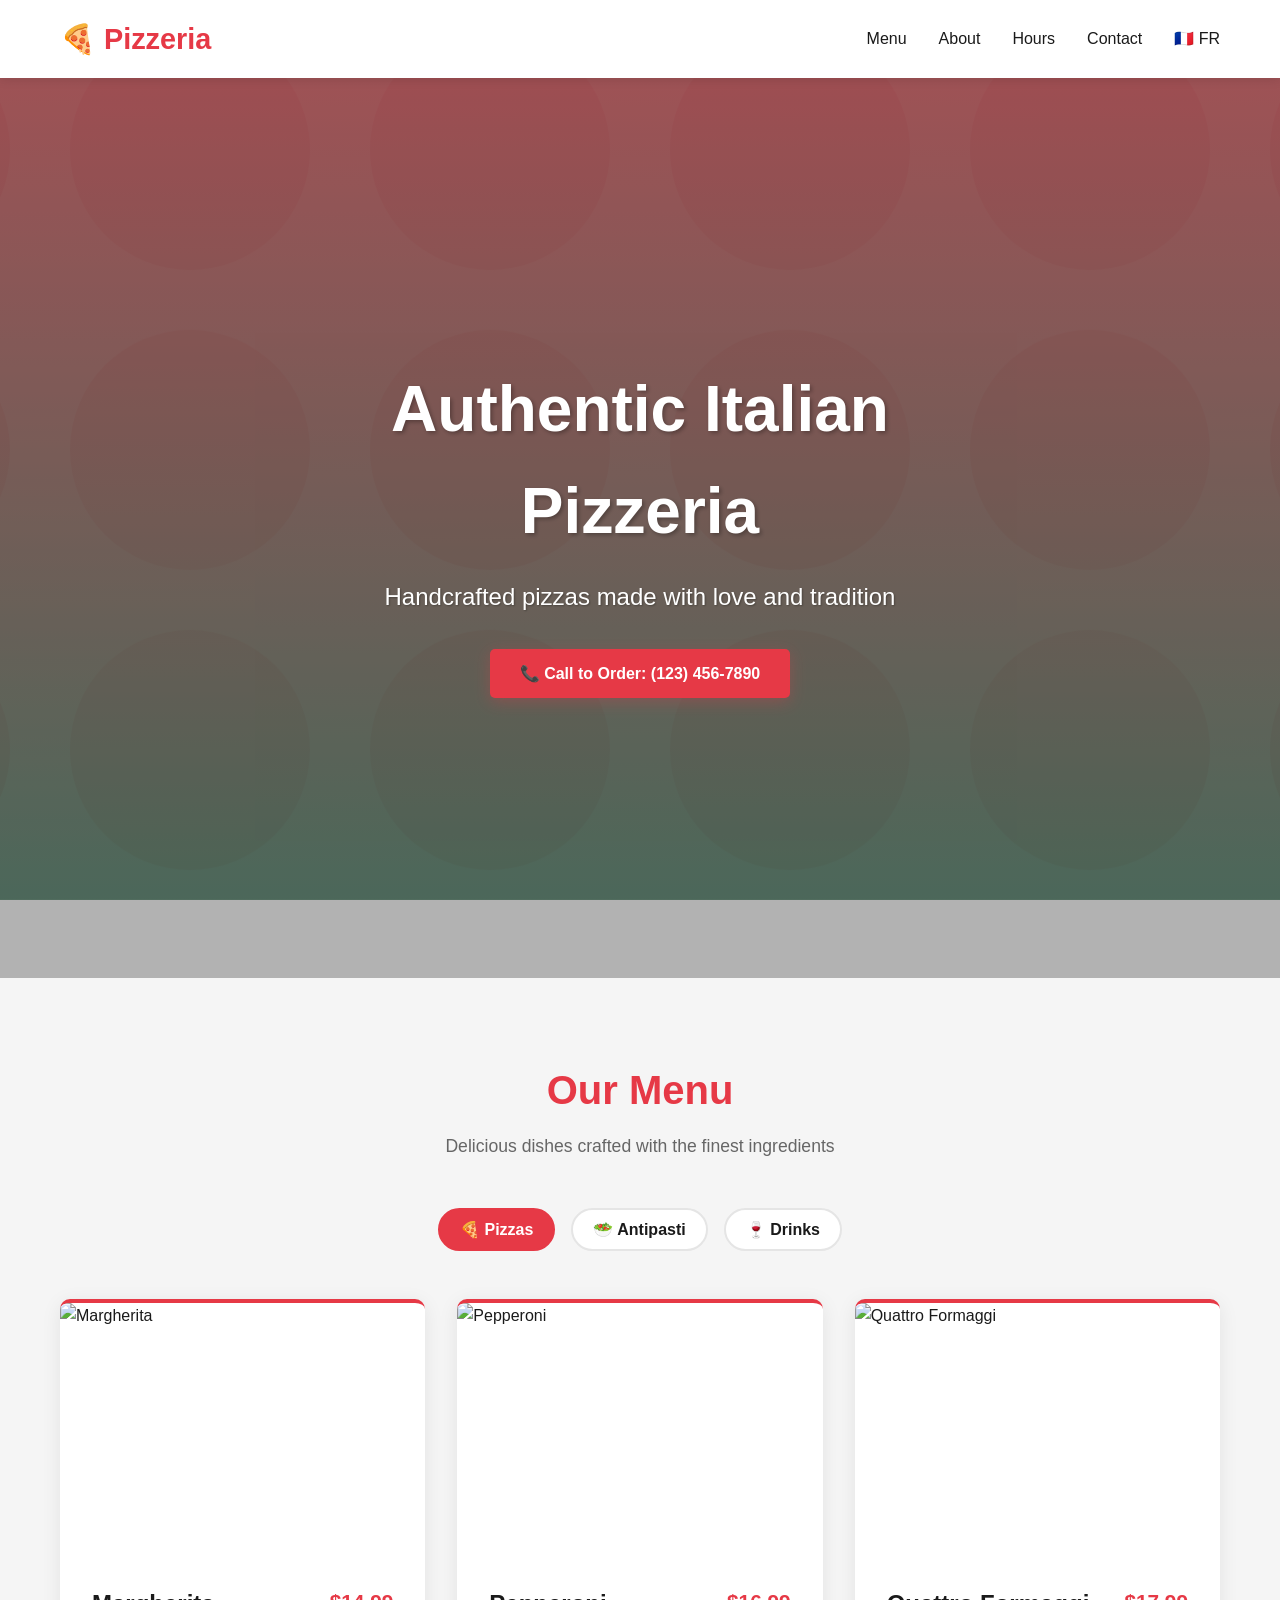
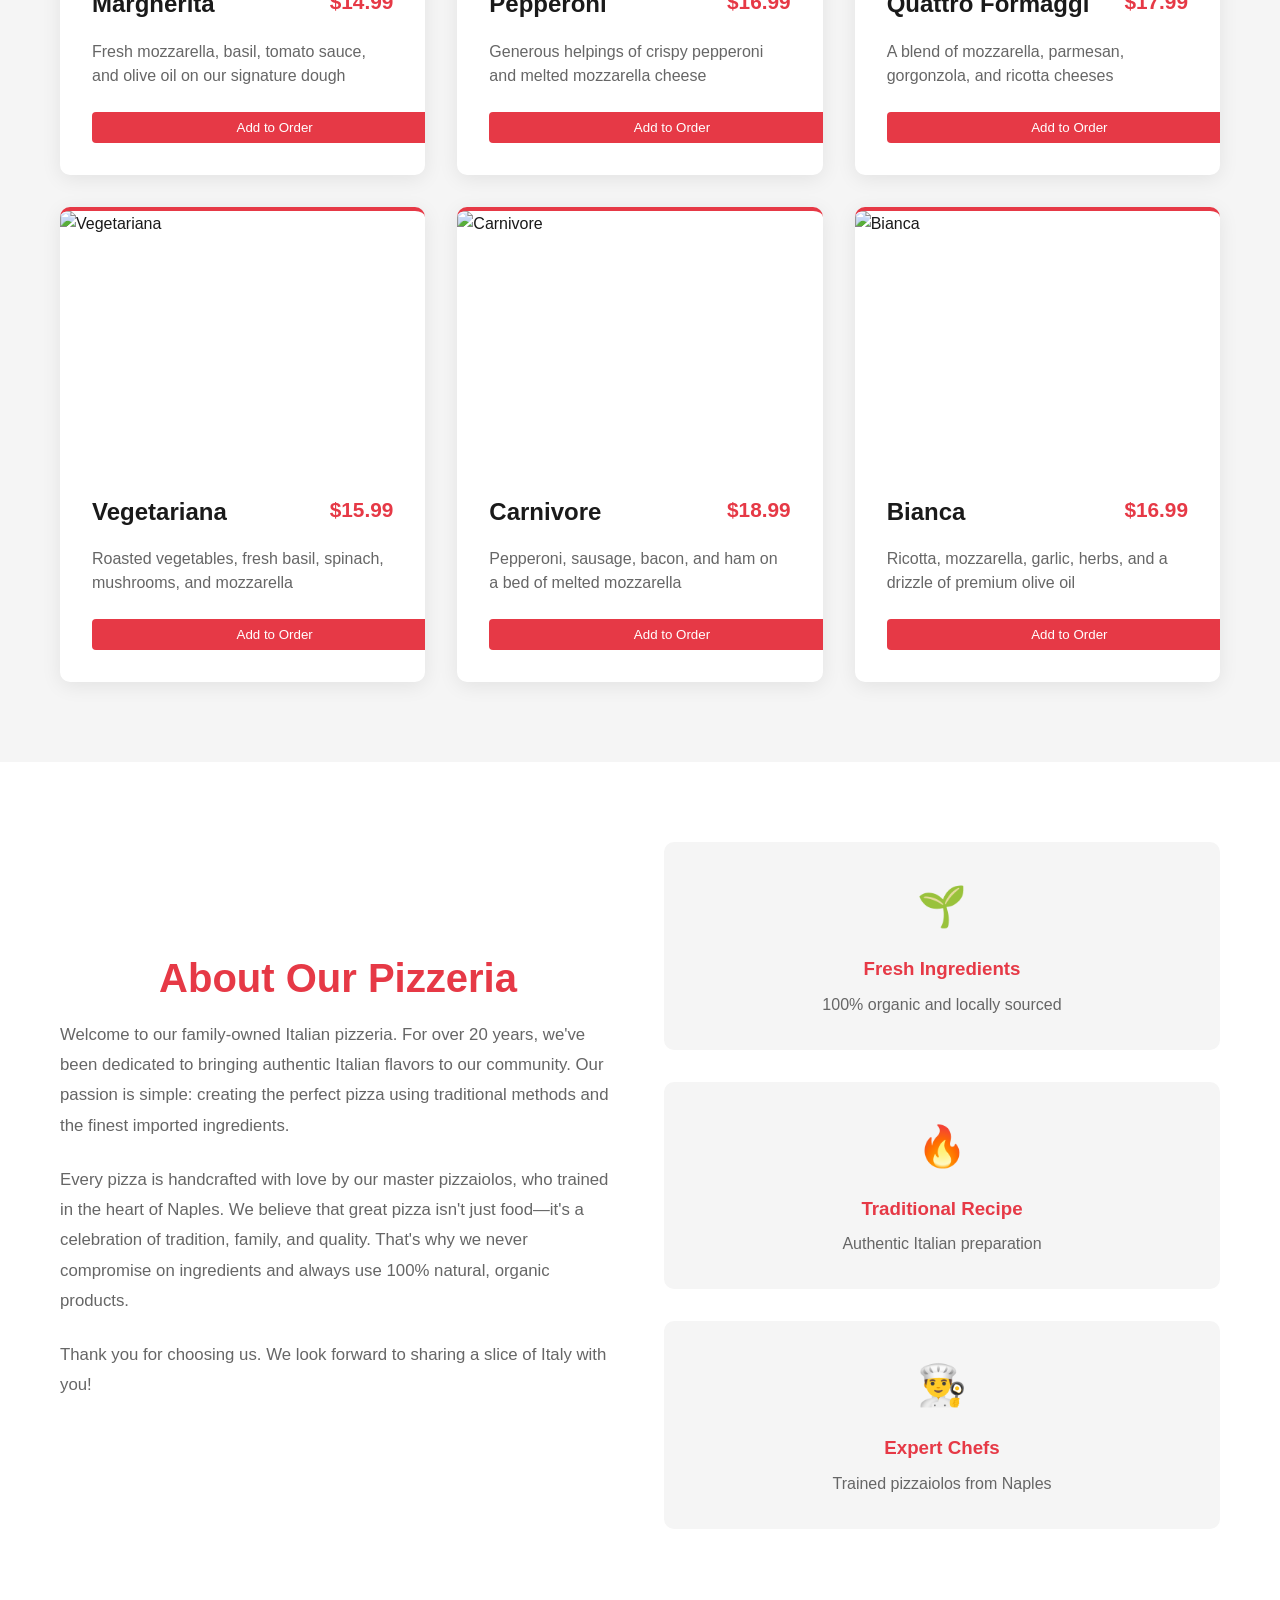
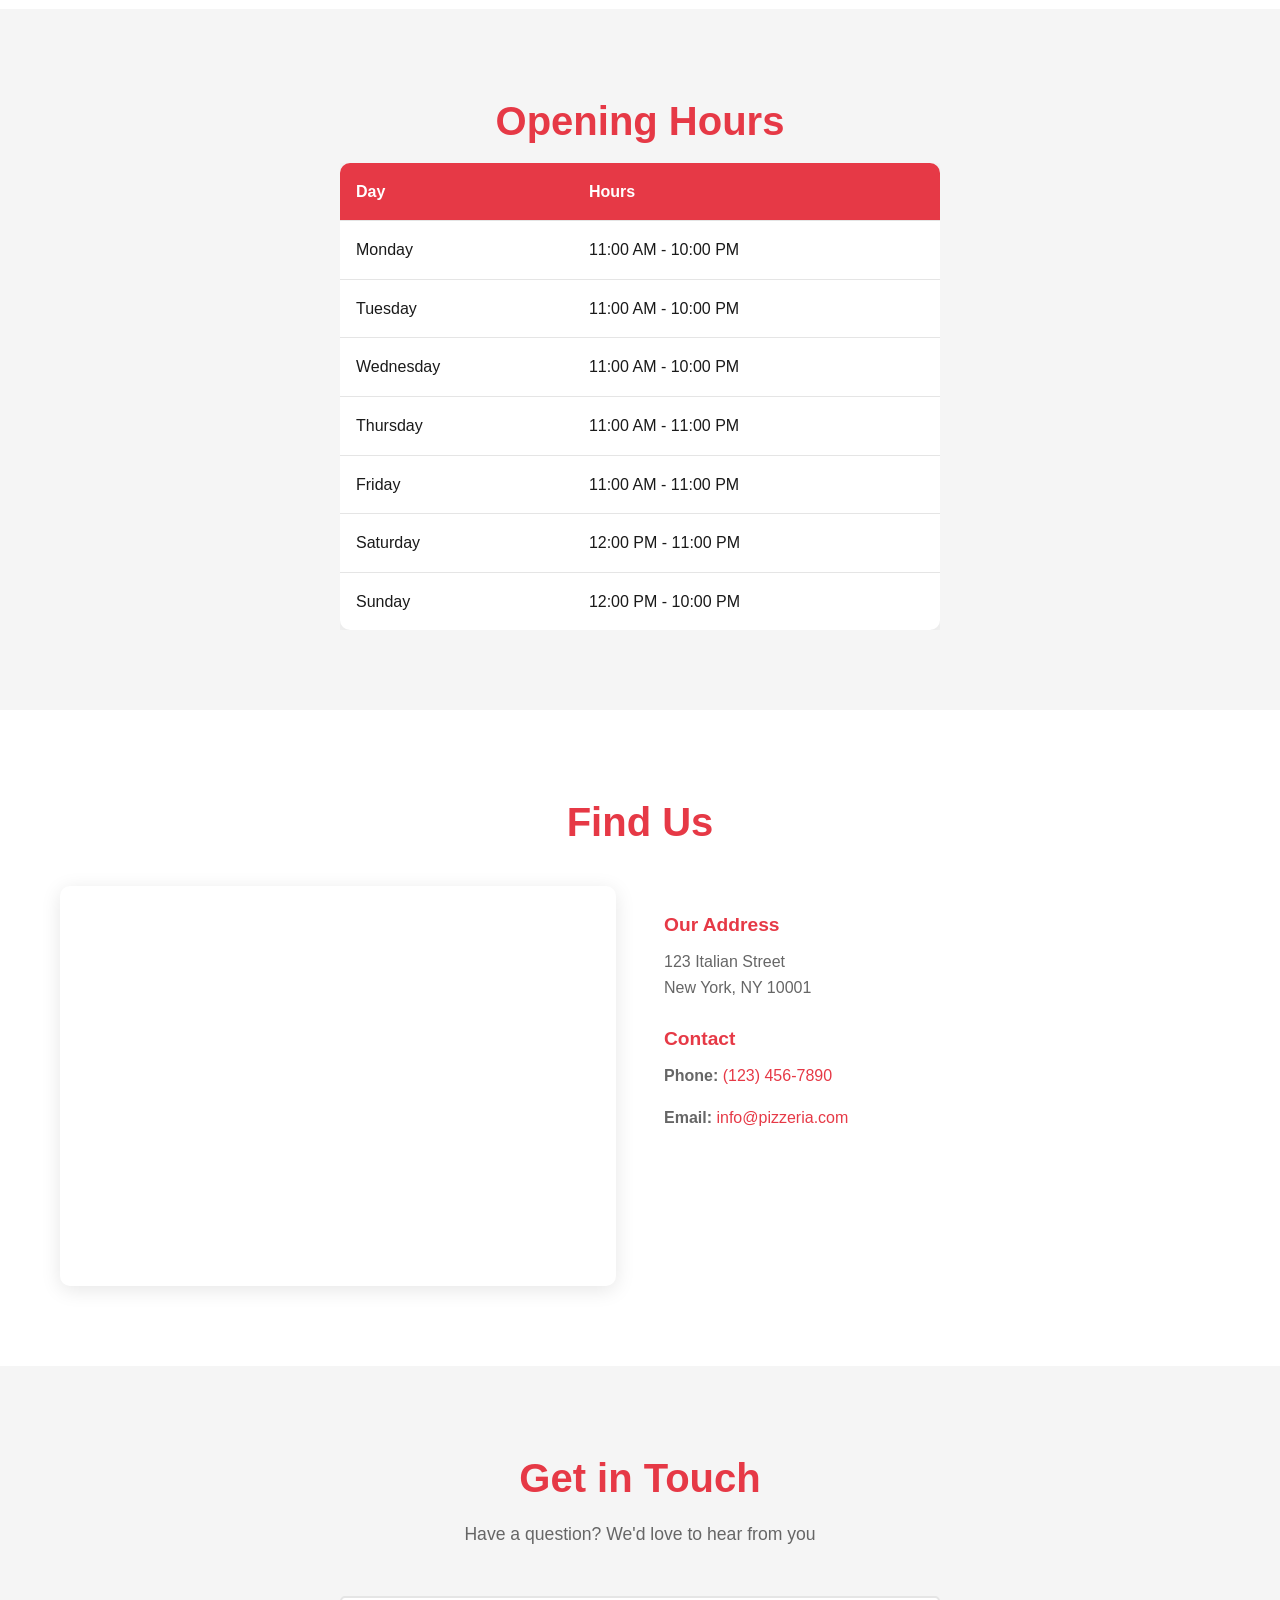
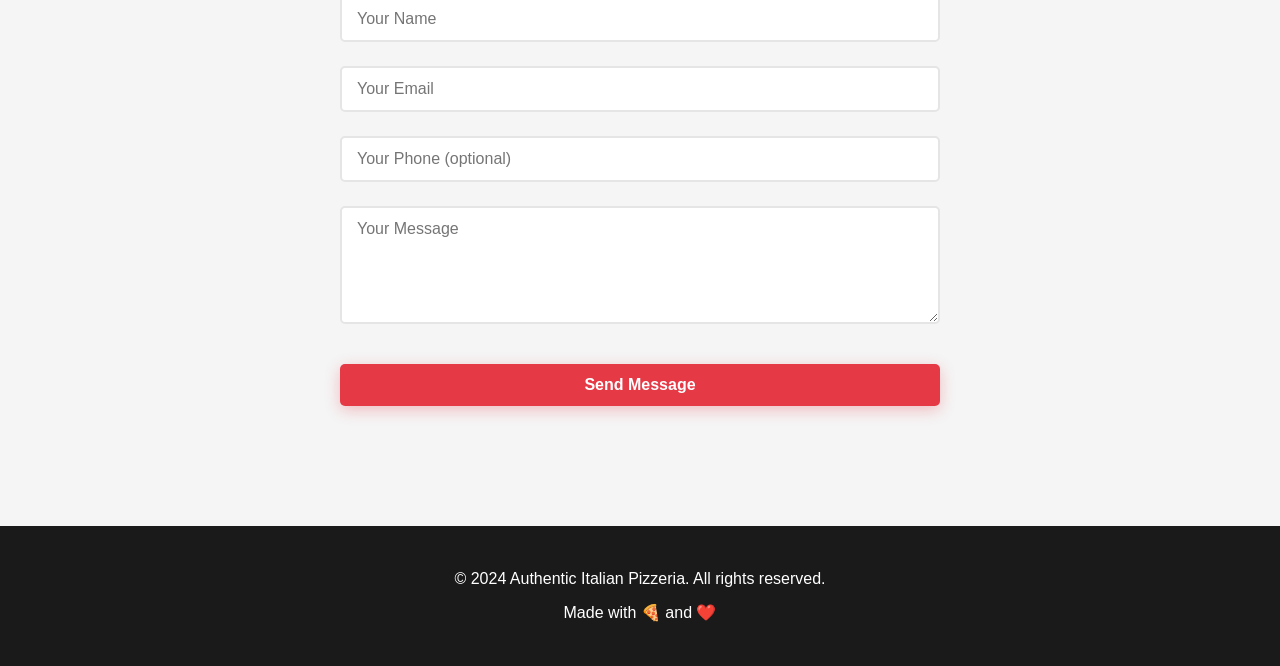
==== index.html @ e880140c "add:base website" ====
<!DOCTYPE html>
<html lang="en">
<head>
    <meta charset="UTF-8">
    <meta name="viewport" content="width=device-width, initial-scale=1.0">
    <meta name="description" content="Authentic Italian pizzeria serving traditional wood-fired pizzas">
    <meta name="keywords" content="pizza, Italian, restaurant, pizzeria">
    <meta name="author" content="Pizzeria">
    <title>Authentic Italian Pizzeria - Fresh Pizza Delivery</title>
    <link rel="stylesheet" href="css/styles.css">
</head>
<body>
    <!-- Navigation -->
    <nav class="navbar">
        <div class="container">
            <div class="nav-content">
                <div class="logo">🍕 Pizzeria</div>
                <ul class="nav-menu">
                    <li><a href="#menu" class="nav-link">Menu</a></li>
                    <li><a href="#about" class="nav-link">About</a></li>
                    <li><a href="#hours" class="nav-link">Hours</a></li>
                    <li><a href="#contact" class="nav-link">Contact</a></li>
                    <li><a href="index-fr.html" class="nav-link">🇫🇷 FR</a></li>
                </ul>
            </div>
        </div>
    </nav>

    <!-- Hero Section -->
    <section class="hero">
        <div class="hero-content">
            <h1 class="hero-title">Authentic Italian Pizzeria</h1>
            <p class="hero-tagline">Handcrafted pizzas made with love and tradition</p>
            <div class="hero-cta">
                <a href="tel:0616171148" class="btn btn-primary">
                    📞 Call to Order: (123) 456-7890
                </a>
            </div>
        </div>
        <div class="hero-overlay"></div>
    </section>

    <!-- Menu Section -->
    <section id="menu" class="menu-section">
        <div class="container">
            <h2 class="section-title">Our Menu</h2>
            <p class="section-subtitle">Delicious dishes crafted with the finest ingredients</p>
            
            <!-- Menu Tabs -->
            <div class="menu-tabs">
                <button class="menu-tab-btn active" data-tab="pizzas">🍕 Pizzas</button>
                <button class="menu-tab-btn" data-tab="antipasti">🥗 Antipasti</button>
                <button class="menu-tab-btn" data-tab="drinks">🍷 Drinks</button>
            </div>

            <!-- Pizzas Tab -->
            <div id="pizzas" class="menu-tab-content active">
                <div class="menu-grid">
                    <!-- Margherita Pizza -->
                    <div class="menu-card">
                        <img src="https://via.placeholder.com/300x250/E63946/FFFFFF?text=Margherita" alt="Margherita" class="menu-card-image">
                        <div class="menu-card-header">
                            <h3 class="menu-title">Margherita</h3>
                            <span class="menu-price">$14.99</span>
                        </div>
                        <p class="menu-description">Fresh mozzarella, basil, tomato sauce, and olive oil on our signature dough</p>
                        <button class="btn-add" data-pizza="Margherita">Add to Order</button>
                    </div>

                    <!-- Pepperoni Pizza -->
                    <div class="menu-card">
                        <img src="https://via.placeholder.com/300x250/E63946/FFFFFF?text=Pepperoni" alt="Pepperoni" class="menu-card-image">
                        <div class="menu-card-header">
                            <h3 class="menu-title">Pepperoni</h3>
                            <span class="menu-price">$16.99</span>
                        </div>
                        <p class="menu-description">Generous helpings of crispy pepperoni and melted mozzarella cheese</p>
                        <button class="btn-add" data-pizza="Pepperoni">Add to Order</button>
                    </div>

                    <!-- 4 Cheese Pizza -->
                    <div class="menu-card">
                        <img src="https://via.placeholder.com/300x250/E63946/FFFFFF?text=Quattro+Formaggi" alt="Quattro Formaggi" class="menu-card-image">
                        <div class="menu-card-header">
                            <h3 class="menu-title">Quattro Formaggi</h3>
                            <span class="menu-price">$17.99</span>
                        </div>
                        <p class="menu-description">A blend of mozzarella, parmesan, gorgonzola, and ricotta cheeses</p>
                        <button class="btn-add" data-pizza="Quattro Formaggi">Add to Order</button>
                    </div>

                    <!-- Vegetarian Pizza -->
                    <div class="menu-card">
                        <img src="https://via.placeholder.com/300x250/2D6A4F/FFFFFF?text=Vegetariana" alt="Vegetariana" class="menu-card-image">
                        <div class="menu-card-header">
                            <h3 class="menu-title">Vegetariana</h3>
                            <span class="menu-price">$15.99</span>
                        </div>
                        <p class="menu-description">Roasted vegetables, fresh basil, spinach, mushrooms, and mozzarella</p>
                        <button class="btn-add" data-pizza="Vegetariana">Add to Order</button>
                    </div>

                    <!-- Carnivore Pizza -->
                    <div class="menu-card">
                        <img src="https://via.placeholder.com/300x250/E63946/FFFFFF?text=Carnivore" alt="Carnivore" class="menu-card-image">
                        <div class="menu-card-header">
                            <h3 class="menu-title">Carnivore</h3>
                            <span class="menu-price">$18.99</span>
                        </div>
                        <p class="menu-description">Pepperoni, sausage, bacon, and ham on a bed of melted mozzarella</p>
                        <button class="btn-add" data-pizza="Carnivore">Add to Order</button>
                    </div>

                    <!-- Bianca Pizza -->
                    <div class="menu-card">
                        <img src="https://via.placeholder.com/300x250/FFF8F3/E63946?text=Bianca" alt="Bianca" class="menu-card-image">
                        <div class="menu-card-header">
                            <h3 class="menu-title">Bianca</h3>
                            <span class="menu-price">$16.99</span>
                        </div>
                        <p class="menu-description">Ricotta, mozzarella, garlic, herbs, and a drizzle of premium olive oil</p>
                        <button class="btn-add" data-pizza="Bianca">Add to Order</button>
                    </div>
                </div>
            </div>

            <!-- Antipasti Tab -->
            <div id="antipasti" class="menu-tab-content">
                <div class="menu-grid">
                    <!-- Bruschetta -->
                    <div class="menu-card">
                        <img src="https://via.placeholder.com/300x250/FFF8F3/E63946?text=Bruschetta" alt="Bruschetta" class="menu-card-image">
                        <div class="menu-card-header">
                            <h3 class="menu-title">Bruschetta</h3>
                            <span class="menu-price">$8.99</span>
                        </div>
                        <p class="menu-description">Toasted bread with tomatoes, garlic, basil, and virgin olive oil</p>
                        <button class="btn-add" data-item="Bruschetta">Add to Order</button>
                    </div>

                    <!-- Calamari Fritti -->
                    <div class="menu-card">
                        <img src="https://via.placeholder.com/300x250/E63946/FFFFFF?text=Calamari+Fritti" alt="Calamari Fritti" class="menu-card-image">
                        <div class="menu-card-header">
                            <h3 class="menu-title">Calamari Fritti</h3>
                            <span class="menu-price">$12.99</span>
                        </div>
                        <p class="menu-description">Tender squid, lightly fried and served with marinara sauce</p>
                        <button class="btn-add" data-item="Calamari Fritti">Add to Order</button>
                    </div>

                    <!-- Mozzarella Sticks -->
                    <div class="menu-card">
                        <img src="https://via.placeholder.com/300x250/FFF8F3/2D6A4F?text=Mozzarella+Sticks" alt="Mozzarella Sticks" class="menu-card-image">
                        <div class="menu-card-header">
                            <h3 class="menu-title">Mozzarella Sticks</h3>
                            <span class="menu-price">$9.99</span>
                        </div>
                        <p class="menu-description">Golden fried mozzarella served with marinara sauce</p>
                        <button class="btn-add" data-item="Mozzarella Sticks">Add to Order</button>
                    </div>

                    <!-- Arancini -->
                    <div class="menu-card">
                        <img src="https://via.placeholder.com/300x250/E63946/FFFFFF?text=Arancini" alt="Arancini" class="menu-card-image">
                        <div class="menu-card-header">
                            <h3 class="menu-title">Arancini</h3>
                            <span class="menu-price">$10.99</span>
                        </div>
                        <p class="menu-description">Sicilian rice balls filled with ragù, peas, and mozzarella</p>
                        <button class="btn-add" data-item="Arancini">Add to Order</button>
                    </div>

                    <!-- Caprese Salad -->
                    <div class="menu-card">
                        <img src="https://via.placeholder.com/300x250/2D6A4F/FFFFFF?text=Caprese+Salad" alt="Caprese Salad" class="menu-card-image">
                        <div class="menu-card-header">
                            <h3 class="menu-title">Caprese Salad</h3>
                            <span class="menu-price">$11.99</span>
                        </div>
                        <p class="menu-description">Fresh tomatoes, mozzarella, basil, and balsamic reduction</p>
                        <button class="btn-add" data-item="Caprese Salad">Add to Order</button>
                    </div>

                    <!-- Garlic Bread -->
                    <div class="menu-card">
                        <img src="https://via.placeholder.com/300x250/FFF8F3/E63946?text=Garlic+Bread" alt="Garlic Bread" class="menu-card-image">
                        <div class="menu-card-header">
                            <h3 class="menu-title">Garlic Bread</h3>
                            <span class="menu-price">$6.99</span>
                        </div>
                        <p class="menu-description">Crispy bread topped with garlic butter and fresh parsley</p>
                        <button class="btn-add" data-item="Garlic Bread">Add to Order</button>
                    </div>
                </div>
            </div>

            <!-- Drinks Tab -->
            <div id="drinks" class="menu-tab-content">
                <div class="menu-grid">
                    <!-- Espresso -->
                    <div class="menu-card">
                        <img src="https://via.placeholder.com/300x250/8B4513/FFFFFF?text=Espresso" alt="Espresso" class="menu-card-image">
                        <div class="menu-card-header">
                            <h3 class="menu-title">Espresso</h3>
                            <span class="menu-price">$3.50</span>
                        </div>
                        <p class="menu-description">Classic Italian espresso shot, strong and bold</p>
                        <button class="btn-add" data-item="Espresso">Add to Order</button>
                    </div>

                    <!-- Cappuccino -->
                    <div class="menu-card">
                        <img src="https://via.placeholder.com/300x250/D2B48C/FFFFFF?text=Cappuccino" alt="Cappuccino" class="menu-card-image">
                        <div class="menu-card-header">
                            <h3 class="menu-title">Cappuccino</h3>
                            <span class="menu-price">$4.50</span>
                        </div>
                        <p class="menu-description">Espresso with steamed milk and rich foam</p>
                        <button class="btn-add" data-item="Cappuccino">Add to Order</button>
                    </div>

                    <!-- Pasta Fresca -->
                    <div class="menu-card">
                        <img src="https://via.placeholder.com/300x250/FFF8F3/E63946?text=Pasta+Fresca" alt="Fresh Pasta" class="menu-card-image">
                        <div class="menu-card-header">
                            <h3 class="menu-title">Pasta Fresca</h3>
                            <span class="menu-price">$5.00</span>
                        </div>
                        <p class="menu-description">Fresh orange and lemon juice blend</p>
                        <button class="btn-add" data-item="Pasta Fresca">Add to Order</button>
                    </div>

                    <!-- Italian Red Wine -->
                    <div class="menu-card">
                        <img src="https://via.placeholder.com/300x250/722F37/FFFFFF?text=Red+Wine" alt="Red Wine" class="menu-card-image">
                        <div class="menu-card-header">
                            <h3 class="menu-title">Italian Red Wine</h3>
                            <span class="menu-price">$8.50</span>
                        </div>
                        <p class="menu-description">Premium selection of Italian Barolos and Chianti</p>
                        <button class="btn-add" data-item="Red Wine">Add to Order</button>
                    </div>

                    <!-- Italian White Wine -->
                    <div class="menu-card">
                        <img src="https://via.placeholder.com/300x250/F4D03F/FFFFFF?text=White+Wine" alt="White Wine" class="menu-card-image">
                        <div class="menu-card-header">
                            <h3 class="menu-title">Italian White Wine</h3>
                            <span class="menu-price">$7.50</span>
                        </div>
                        <p class="menu-description">Crisp whites from Pinot Grigio to Vermentino</p>
                        <button class="btn-add" data-item="White Wine">Add to Order</button>
                    </div>

                    <!-- San Pellegrino -->
                    <div class="menu-card">
                        <img src="https://via.placeholder.com/300x250/87CEEB/FFFFFF?text=San+Pellegrino" alt="San Pellegrino" class="menu-card-image">
                        <div class="menu-card-header">
                            <h3 class="menu-title">San Pellegrino</h3>
                            <span class="menu-price">$3.00</span>
                        </div>
                        <p class="menu-description">Sparkling Italian mineral water, various flavors</p>
                        <button class="btn-add" data-item="San Pellegrino">Add to Order</button>
                    </div>
                </div>
            </div>
        </div>
    </section>

    <!-- About Section -->
    <section id="about" class="about-section">
        <div class="container">
            <div class="about-content">
                <div class="about-text">
                    <h2 class="section-title">About Our Pizzeria</h2>
                    <p>
                        Welcome to our family-owned Italian pizzeria. For over 20 years, we've been dedicated to bringing authentic Italian flavors to our community. Our passion is simple: creating the perfect pizza using traditional methods and the finest imported ingredients.
                    </p>
                    <p>
                        Every pizza is handcrafted with love by our master pizzaiolos, who trained in the heart of Naples. We believe that great pizza isn't just food—it's a celebration of tradition, family, and quality. That's why we never compromise on ingredients and always use 100% natural, organic products.
                    </p>
                    <p>
                        Thank you for choosing us. We look forward to sharing a slice of Italy with you!
                    </p>
                </div>
                <div class="about-features">
                    <div class="feature">
                        <span class="feature-icon">🌱</span>
                        <h3>Fresh Ingredients</h3>
                        <p>100% organic and locally sourced</p>
                    </div>
                    <div class="feature">
                        <span class="feature-icon">🔥</span>
                        <h3>Traditional Recipe</h3>
                        <p>Authentic Italian preparation</p>
                    </div>
                    <div class="feature">
                        <span class="feature-icon">👨‍🍳</span>
                        <h3>Expert Chefs</h3>
                        <p>Trained pizzaiolos from Naples</p>
                    </div>
                </div>
            </div>
        </div>
    </section>

    <!-- Opening Hours Section -->
    <section id="hours" class="hours-section">
        <div class="container">
            <h2 class="section-title">Opening Hours</h2>
            <div class="hours-table-wrapper">
                <table class="hours-table">
                    <thead>
                        <tr>
                            <th>Day</th>
                            <th>Hours</th>
                        </tr>
                    </thead>
                    <tbody>
                        <tr>
                            <td>Monday</td>
                            <td>11:00 AM - 10:00 PM</td>
                        </tr>
                        <tr>
                            <td>Tuesday</td>
                            <td>11:00 AM - 10:00 PM</td>
                        </tr>
                        <tr>
                            <td>Wednesday</td>
                            <td>11:00 AM - 10:00 PM</td>
                        </tr>
                        <tr>
                            <td>Thursday</td>
                            <td>11:00 AM - 11:00 PM</td>
                        </tr>
                        <tr>
                            <td>Friday</td>
                            <td>11:00 AM - 11:00 PM</td>
                        </tr>
                        <tr>
                            <td>Saturday</td>
                            <td>12:00 PM - 11:00 PM</td>
                        </tr>
                        <tr>
                            <td>Sunday</td>
                            <td>12:00 PM - 10:00 PM</td>
                        </tr>
                    </tbody>
                </table>
            </div>
        </div>
    </section>

    <!-- Location Section -->
    <section id="location" class="location-section">
        <div class="container">
            <h2 class="section-title">Find Us</h2>
            <div class="location-content">
                <div class="map-container">
                    <iframe 
                        src="https://www.google.com/maps/embed?pb=!1m18!1m12!1m3!1d3151.835434509374!2d144.95592!3d-37.80787!2m3!1f0!2f0!3f0!3m2!1i1024!2i768!4f13.1!3m3!1m2!1s0x6ad642af0f11e59d%3A0xf0100b6f7c0b0!2sItaly!5e0!3m2!1sen!2sus!4v1234567890"
                        width="100%" 
                        height="400" 
                        style="border:0;" 
                        allowfullscreen="" 
                        loading="lazy" 
                        referrerpolicy="no-referrer-when-downgrade">
                    </iframe>
                </div>
                <div class="location-info">
                    <h3>Our Address</h3>
                    <p>123 Italian Street<br>New York, NY 10001</p>
                    <h3>Contact</h3>
                    <p>
                        <strong>Phone:</strong> <a href="tel:+1234567890">(123) 456-7890</a>
                    </p>
                    <p>
                        <strong>Email:</strong> <a href="mailto:info@pizzeria.com">info@pizzeria.com</a>
                    </p>
                </div>
            </div>
        </div>
    </section>

    <!-- Contact Section -->
    <section id="contact" class="contact-section">
        <div class="container">
            <h2 class="section-title">Get in Touch</h2>
            <p class="section-subtitle">Have a question? We'd love to hear from you</p>
            
            <form class="contact-form" id="contactForm">
                <div class="form-group">
                    <input 
                        type="text" 
                        id="name" 
                        name="name" 
                        placeholder="Your Name"
                        required
                    >
                </div>
                
                <div class="form-group">
                    <input 
                        type="email" 
                        id="email" 
                        name="email" 
                        placeholder="Your Email"
                        required
                    >
                </div>
                
                <div class="form-group">
                    <input 
                        type="tel" 
                        id="phone" 
                        name="phone" 
                        placeholder="Your Phone (optional)"
                    >
                </div>
                
                <div class="form-group">
                    <textarea 
                        id="message" 
                        name="message" 
                        placeholder="Your Message"
                        rows="5"
                        required
                    ></textarea>
                </div>
                
                <button type="submit" class="btn btn-primary">Send Message</button>
                <p class="form-note" id="formNote"></p>
            </form>
        </div>
    </section>

    <!-- Footer -->
    <footer class="footer">
        <div class="container">
            <p>&copy; 2024 Authentic Italian Pizzeria. All rights reserved.</p>
            <p>Made with 🍕 and ❤️</p>
        </div>
    </footer>

    <script src="js/script.js"></script>
</body>
</html>
---- css/styles.css ----
/* ===========================
   VARIABLES & RESET
   =========================== */

:root {
    --primary-red: #E63946;
    --primary-green: #2D6A4F;
    --cream: #FFF8F3;
    --dark: #1A1a1a;
    --light-gray: #F5F5F5;
    --border-color: #E5E5E5;
    --transition: all 0.3s ease;
}

* {
    margin: 0;
    padding: 0;
    box-sizing: border-box;
}

html {
    scroll-behavior: smooth;
}

body {
    font-family: 'Segoe UI', Tahoma, Geneva, Verdana, sans-serif;
    line-height: 1.6;
    color: var(--dark);
    background-color: #fff;
}

/* ===========================
   UTILITIES
   =========================== */

.container {
    max-width: 1200px;
    margin: 0 auto;
    padding: 0 20px;
}

.section-title {
    font-size: 2.5rem;
    color: var(--primary-red);
    margin-bottom: 10px;
    text-align: center;
    font-weight: 700;
}

.section-subtitle {
    font-size: 1.1rem;
    color: #666;
    text-align: center;
    margin-bottom: 3rem;
}

/* ===========================
   NAVIGATION
   =========================== */

.navbar {
    background: #fff;
    box-shadow: 0 2px 10px rgba(0, 0, 0, 0.1);
    position: sticky;
    top: 0;
    z-index: 1000;
}

.nav-content {
    display: flex;
    justify-content: space-between;
    align-items: center;
    padding: 1rem 0;
}

.logo {
    font-size: 1.8rem;
    font-weight: 700;
    color: var(--primary-red);
}

.nav-menu {
    display: flex;
    list-style: none;
    gap: 2rem;
}

.nav-link {
    text-decoration: none;
    color: var(--dark);
    font-weight: 500;
    transition: var(--transition);
    position: relative;
}

.nav-link:hover {
    color: var(--primary-red);
}

.nav-link::after {
    content: '';
    position: absolute;
    bottom: -5px;
    left: 0;
    width: 0;
    height: 2px;
    background: var(--primary-red);
    transition: var(--transition);
}

.nav-link:hover::after {
    width: 100%;
}

/* ===========================
   HERO SECTION
   =========================== */

.hero {
    height: 100vh;
    background: linear-gradient(
        rgba(230, 57, 70, 0.7),
        rgba(45, 106, 79, 0.7)
    ),
    url('data:image/svg+xml,<svg xmlns="http://www.w3.org/2000/svg" viewBox="0 0 1200 600"><defs><pattern id="pizza" x="0" y="0" width="200" height="200" patternUnits="userSpaceOnUse"><circle cx="100" cy="100" r="80" fill="%23E63946" opacity="0.1"/></pattern></defs><rect width="1200" height="600" fill="%23FFF8F3"/><rect width="1200" height="600" fill="url(%23pizza)"/></svg>');
    background-size: cover;
    background-position: center;
    background-attachment: fixed;
    display: flex;
    align-items: center;
    justify-content: center;
    text-align: center;
    color: #fff;
    position: relative;
    overflow: hidden;
}

.hero-overlay {
    position: absolute;
    top: 0;
    left: 0;
    right: 0;
    bottom: 0;
    background: rgba(0, 0, 0, 0.3);
    z-index: 1;
}

.hero-content {
    position: relative;
    z-index: 2;
    animation: fadeInUp 1s ease;
    max-width: 600px;
}

.hero-title {
    font-size: 4rem;
    font-weight: 700;
    margin-bottom: 1rem;
    text-shadow: 2px 2px 4px rgba(0, 0, 0, 0.3);
}

.hero-tagline {
    font-size: 1.5rem;
    margin-bottom: 2rem;
    text-shadow: 1px 1px 2px rgba(0, 0, 0, 0.3);
    font-weight: 300;
}

.hero-cta {
    margin-top: 2rem;
}

/* ===========================
   BUTTONS
   =========================== */

.btn {
    display: inline-block;
    padding: 12px 30px;
    text-decoration: none;
    border: none;
    border-radius: 5px;
    font-size: 1rem;
    font-weight: 600;
    cursor: pointer;
    transition: var(--transition);
    text-align: center;
}

.btn-primary {
    background: var(--primary-red);
    color: #fff;
    box-shadow: 0 4px 15px rgba(230, 57, 70, 0.3);
}

.btn-primary:hover {
    background: var(--primary-green);
    transform: translateY(-2px);
    box-shadow: 0 6px 20px rgba(45, 106, 79, 0.4);
}

.btn-add {
    background: var(--primary-red);
    color: #fff;
    padding: 8px 16px;
    border: none;
    border-radius: 4px;
    cursor: pointer;
    transition: var(--transition);
    font-weight: 500;
    width: 100%;
}

.btn-add:hover {
    background: var(--primary-green);
    transform: scale(1.02);
}

.btn-add:active {
    transform: scale(0.98);
}

/* ===========================
   MENU SECTION
   =========================== */

.menu-section {
    padding: 5rem 0;
    background: var(--light-gray);
}

.menu-tabs {
    display: flex;
    justify-content: center;
    gap: 1rem;
    margin: 2rem 0 3rem;
    flex-wrap: wrap;
}

.menu-tab-btn {
    padding: 10px 20px;
    border: 2px solid var(--border-color);
    background: #fff;
    color: var(--dark);
    font-size: 1rem;
    font-weight: 600;
    cursor: pointer;
    border-radius: 25px;
    transition: var(--transition);
}

.menu-tab-btn:hover {
    border-color: var(--primary-red);
    color: var(--primary-red);
}

.menu-tab-btn.active {
    background: var(--primary-red);
    color: #fff;
    border-color: var(--primary-red);
}

.menu-tab-content {
    display: none;
    animation: fadeInUp 0.5s ease;
}

.menu-tab-content.active {
    display: block;
}

.menu-grid {
    display: grid;
    grid-template-columns: repeat(auto-fit, minmax(300px, 1fr));
    gap: 2rem;
    margin-top: 2rem;
}

.menu-card {
    background: #fff;
    border-radius: 10px;
    overflow: hidden;
    box-shadow: 0 4px 20px rgba(0, 0, 0, 0.08);
    transition: var(--transition);
    border-top: 4px solid var(--primary-red);
    display: flex;
    flex-direction: column;
}

.menu-card:hover {
    transform: translateY(-8px);
    box-shadow: 0 8px 30px rgba(230, 57, 70, 0.2);
}

.menu-card-image {
    width: 100%;
    height: 250px;
    object-fit: cover;
    transition: var(--transition);
}

.menu-card:hover .menu-card-image {
    transform: scale(1.05);
}

.menu-card-header {
    display: flex;
    justify-content: space-between;
    align-items: flex-start;
    margin-bottom: 1rem;
    padding: 2rem 2rem 0;
}

.menu-title {
    font-size: 1.5rem;
    color: var(--dark);
    flex: 1;
    margin: 0;
}

.menu-price {
    font-size: 1.3rem;
    color: var(--primary-red);
    font-weight: 700;
    white-space: nowrap;
    margin-left: 1rem;
}

.menu-description {
    color: #666;
    margin: 0 2rem 1.5rem;
    line-height: 1.5;
    flex: 1;
}

.menu-card .btn-add {
    margin: 0 2rem 2rem;
}

/* ===========================
   ABOUT SECTION
   =========================== */

.about-section {
    padding: 5rem 0;
    background: #fff;
}

.about-content {
    display: grid;
    grid-template-columns: 1fr 1fr;
    gap: 3rem;
    align-items: center;
}

.about-text p {
    color: #666;
    margin-bottom: 1.5rem;
    line-height: 1.8;
    font-size: 1.05rem;
}

.about-features {
    display: grid;
    gap: 2rem;
}

.feature {
    padding: 2rem;
    background: var(--light-gray);
    border-radius: 10px;
    text-align: center;
    transition: var(--transition);
}

.feature:hover {
    background: #fff;
    box-shadow: 0 4px 20px rgba(0, 0, 0, 0.08);
    transform: translateY(-5px);
}

.feature-icon {
    font-size: 2.5rem;
    display: block;
    margin-bottom: 1rem;
}

.feature h3 {
    color: var(--primary-red);
    margin-bottom: 0.5rem;
}

.feature p {
    color: #666;
    margin: 0;
}

/* ===========================
   HOURS SECTION
   =========================== */

.hours-section {
    padding: 5rem 0;
    background: var(--light-gray);
}

.hours-table-wrapper {
    max-width: 600px;
    margin: 0 auto;
    overflow-x: auto;
}

.hours-table {
    width: 100%;
    border-collapse: collapse;
    background: #fff;
    border-radius: 10px;
    overflow: hidden;
    box-shadow: 0 4px 20px rgba(0, 0, 0, 0.08);
}

.hours-table thead {
    background: var(--primary-red);
    color: #fff;
}

.hours-table th,
.hours-table td {
    padding: 1rem;
    text-align: left;
    border-bottom: 1px solid var(--border-color);
}

.hours-table tbody tr:hover {
    background: var(--light-gray);
}

.hours-table tbody tr:last-child td {
    border-bottom: none;
}

/* ===========================
   LOCATION SECTION
   =========================== */

.location-section {
    padding: 5rem 0;
    background: #fff;
}

.location-content {
    display: grid;
    grid-template-columns: 1fr 1fr;
    gap: 3rem;
    margin-top: 2rem;
}

.map-container {
    border-radius: 10px;
    overflow: hidden;
    box-shadow: 0 4px 20px rgba(0, 0, 0, 0.1);
}

.map-container iframe {
    display: block;
}

.location-info h3 {
    color: var(--primary-red);
    margin-top: 1.5rem;
    margin-bottom: 0.5rem;
    font-size: 1.2rem;
}

.location-info p {
    color: #666;
    margin-bottom: 1rem;
    line-height: 1.6;
}

.location-info a {
    color: var(--primary-red);
    text-decoration: none;
    font-weight: 500;
    transition: var(--transition);
}

.location-info a:hover {
    color: var(--primary-green);
    text-decoration: underline;
}

/* ===========================
   CONTACT SECTION
   =========================== */

.contact-section {
    padding: 5rem 0;
    background: var(--light-gray);
}

.contact-form {
    max-width: 600px;
    margin: 3rem auto 0;
    display: grid;
    gap: 1.5rem;
}

.form-group {
    display: flex;
    flex-direction: column;
}

.contact-form input,
.contact-form textarea {
    padding: 12px 15px;
    border: 2px solid var(--border-color);
    border-radius: 5px;
    font-family: inherit;
    font-size: 1rem;
    transition: var(--transition);
}

.contact-form input:focus,
.contact-form textarea:focus {
    outline: none;
    border-color: var(--primary-red);
    box-shadow: 0 0 0 3px rgba(230, 57, 70, 0.1);
}

.contact-form button {
    margin-top: 1rem;
    width: 100%;
}

.form-note {
    text-align: center;
    margin-top: 1rem;
    opacity: 0;
    transition: var(--transition);
}

.form-note.success {
    color: var(--primary-green);
    opacity: 1;
}

.form-note.error {
    color: var(--primary-red);
    opacity: 1;
}

/* ===========================
   FOOTER
   =========================== */

.footer {
    background: var(--dark);
    color: #fff;
    padding: 2rem 0;
    text-align: center;
}

.footer p {
    margin: 0.5rem 0;
}

/* ===========================
   ANIMATIONS
   =========================== */

@keyframes fadeInUp {
    from {
        opacity: 0;
        transform: translateY(30px);
    }
    to {
        opacity: 1;
        transform: translateY(0);
    }
}

/* ===========================
   RESPONSIVE DESIGN
   =========================== */

@media (max-width: 768px) {
    .hero-title {
        font-size: 2.5rem;
    }

    .hero-tagline {
        font-size: 1.2rem;
    }

    .section-title {
        font-size: 2rem;
    }

    .nav-menu {
        gap: 1rem;
        font-size: 0.9rem;
    }

    .menu-grid {
        grid-template-columns: 1fr;
    }

    .menu-tabs {
        gap: 0.5rem;
    }

    .menu-tab-btn {
        padding: 8px 16px;
        font-size: 0.9rem;
    }

    .about-content {
        grid-template-columns: 1fr;
    }

    .location-content {
        grid-template-columns: 1fr;
    }

    .location-content .map-container {
        order: 2;
    }

    .location-content .location-info {
        order: 1;
    }

    .hours-table th,
    .hours-table td {
        padding: 0.75rem;
        font-size: 0.9rem;
    }

    .hero {
        height: auto;
        min-height: 60vh;
        padding: 3rem 0;
    }

    .hero-content {
        padding: 0 20px;
    }
}

@media (max-width: 480px) {
    .hero-title {
        font-size: 1.8rem;
    }

    .hero-tagline {
        font-size: 1rem;
    }

    .section-title {
        font-size: 1.5rem;
    }

    .menu-grid {
        gap: 1rem;
    }

    .menu-card {
        padding: 1.5rem;
    }

    .about-features {
        gap: 1rem;
    }

    .feature {
        padding: 1.5rem;
    }

    .nav-menu {
        flex-direction: column;
        gap: 0.5rem;
        font-size: 0.8rem;
    }

    .contact-form {
        max-width: 100%;
    }
}

/* ===========================
   PRINT STYLES
   =========================== */

@media print {
    .navbar,
    .footer {
        display: none;
    }

    body {
        font-size: 12px;
        color: #000;
    }

    .section-title {
        color: #000;
        border-bottom: 2px solid #000;
    }
}
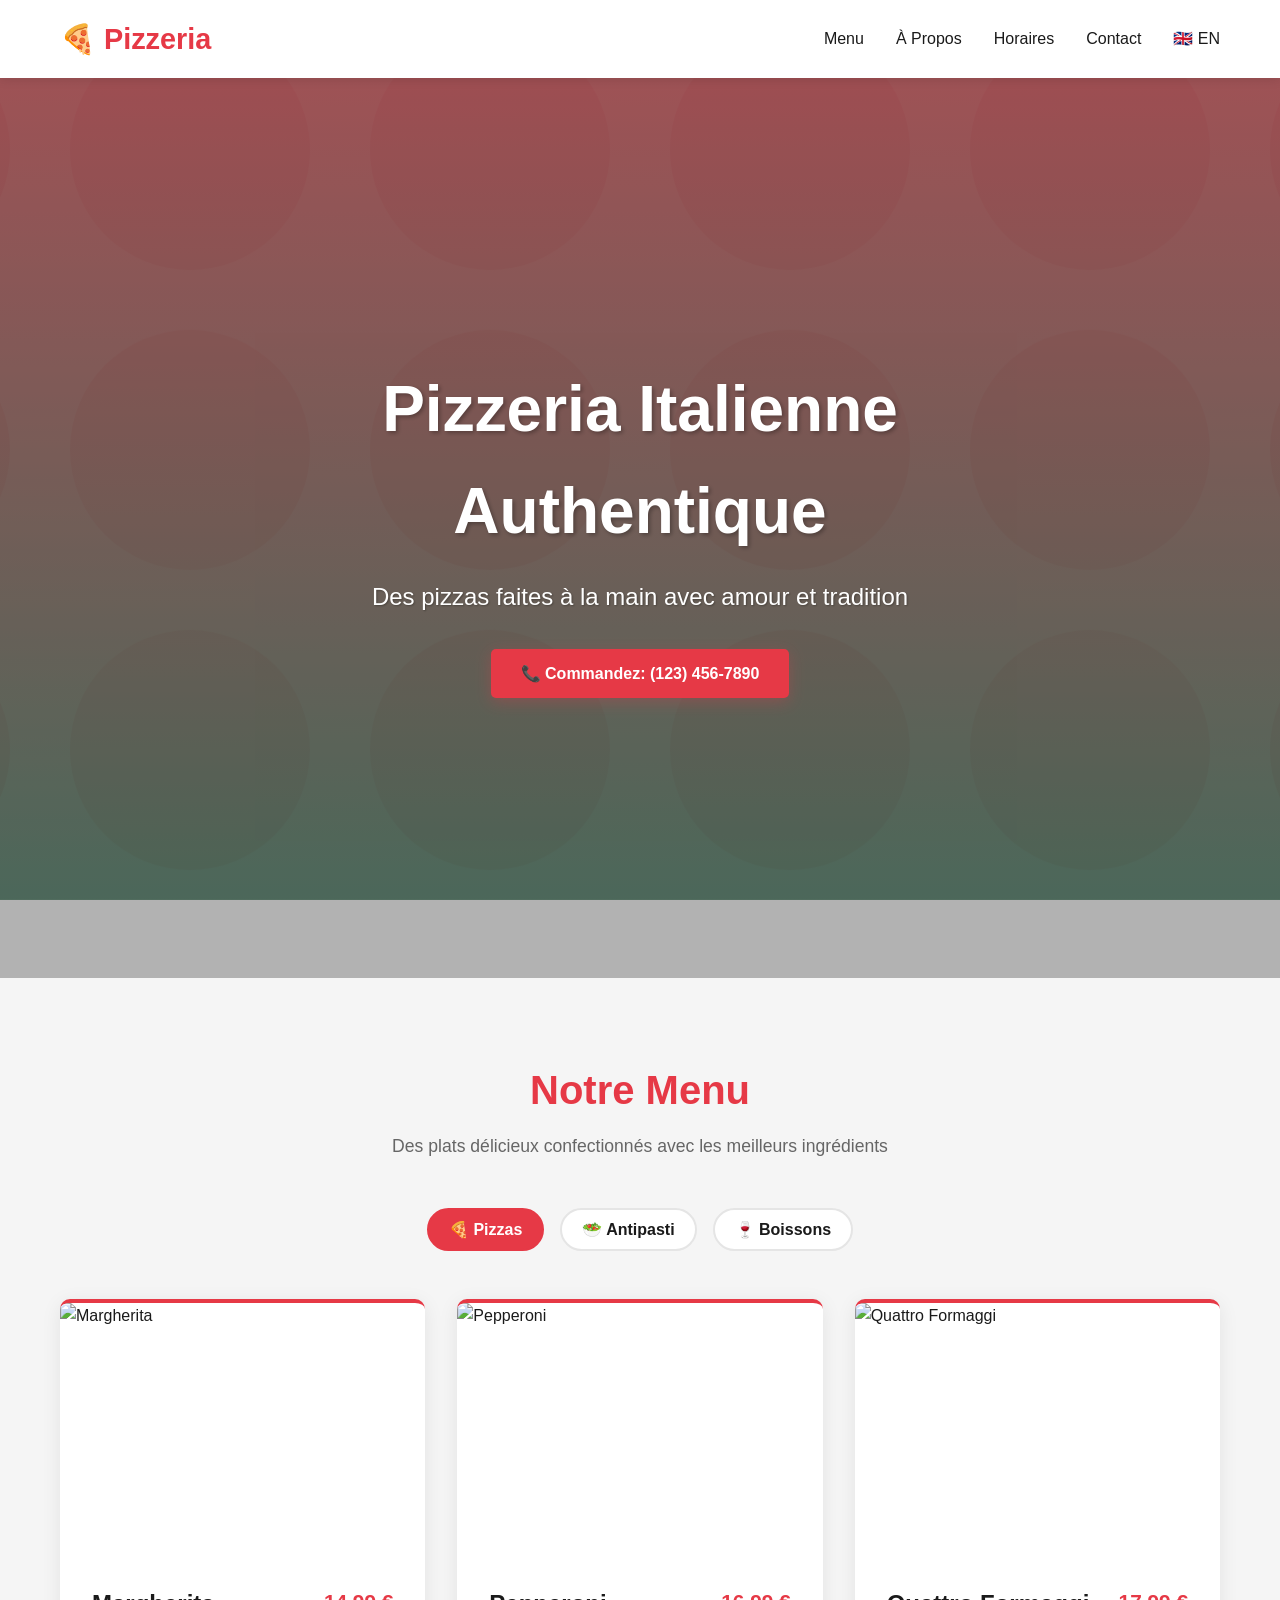
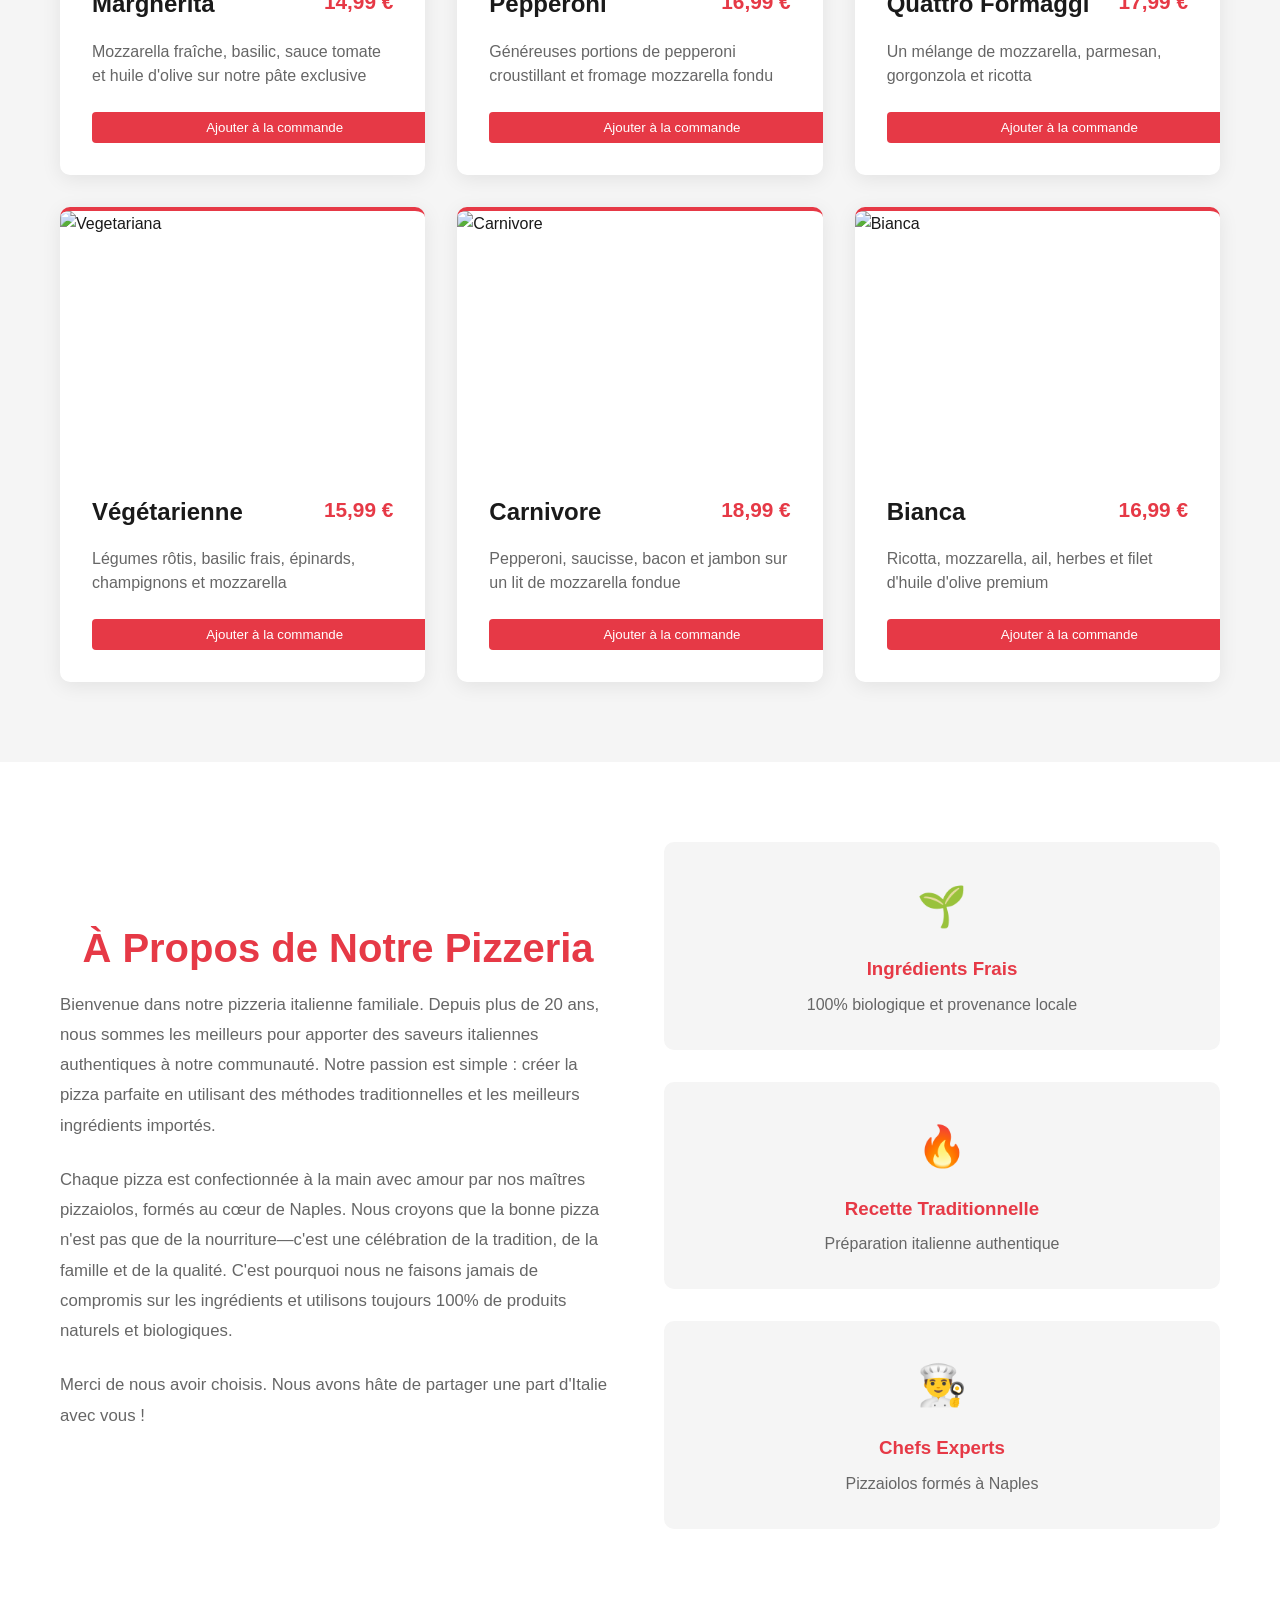
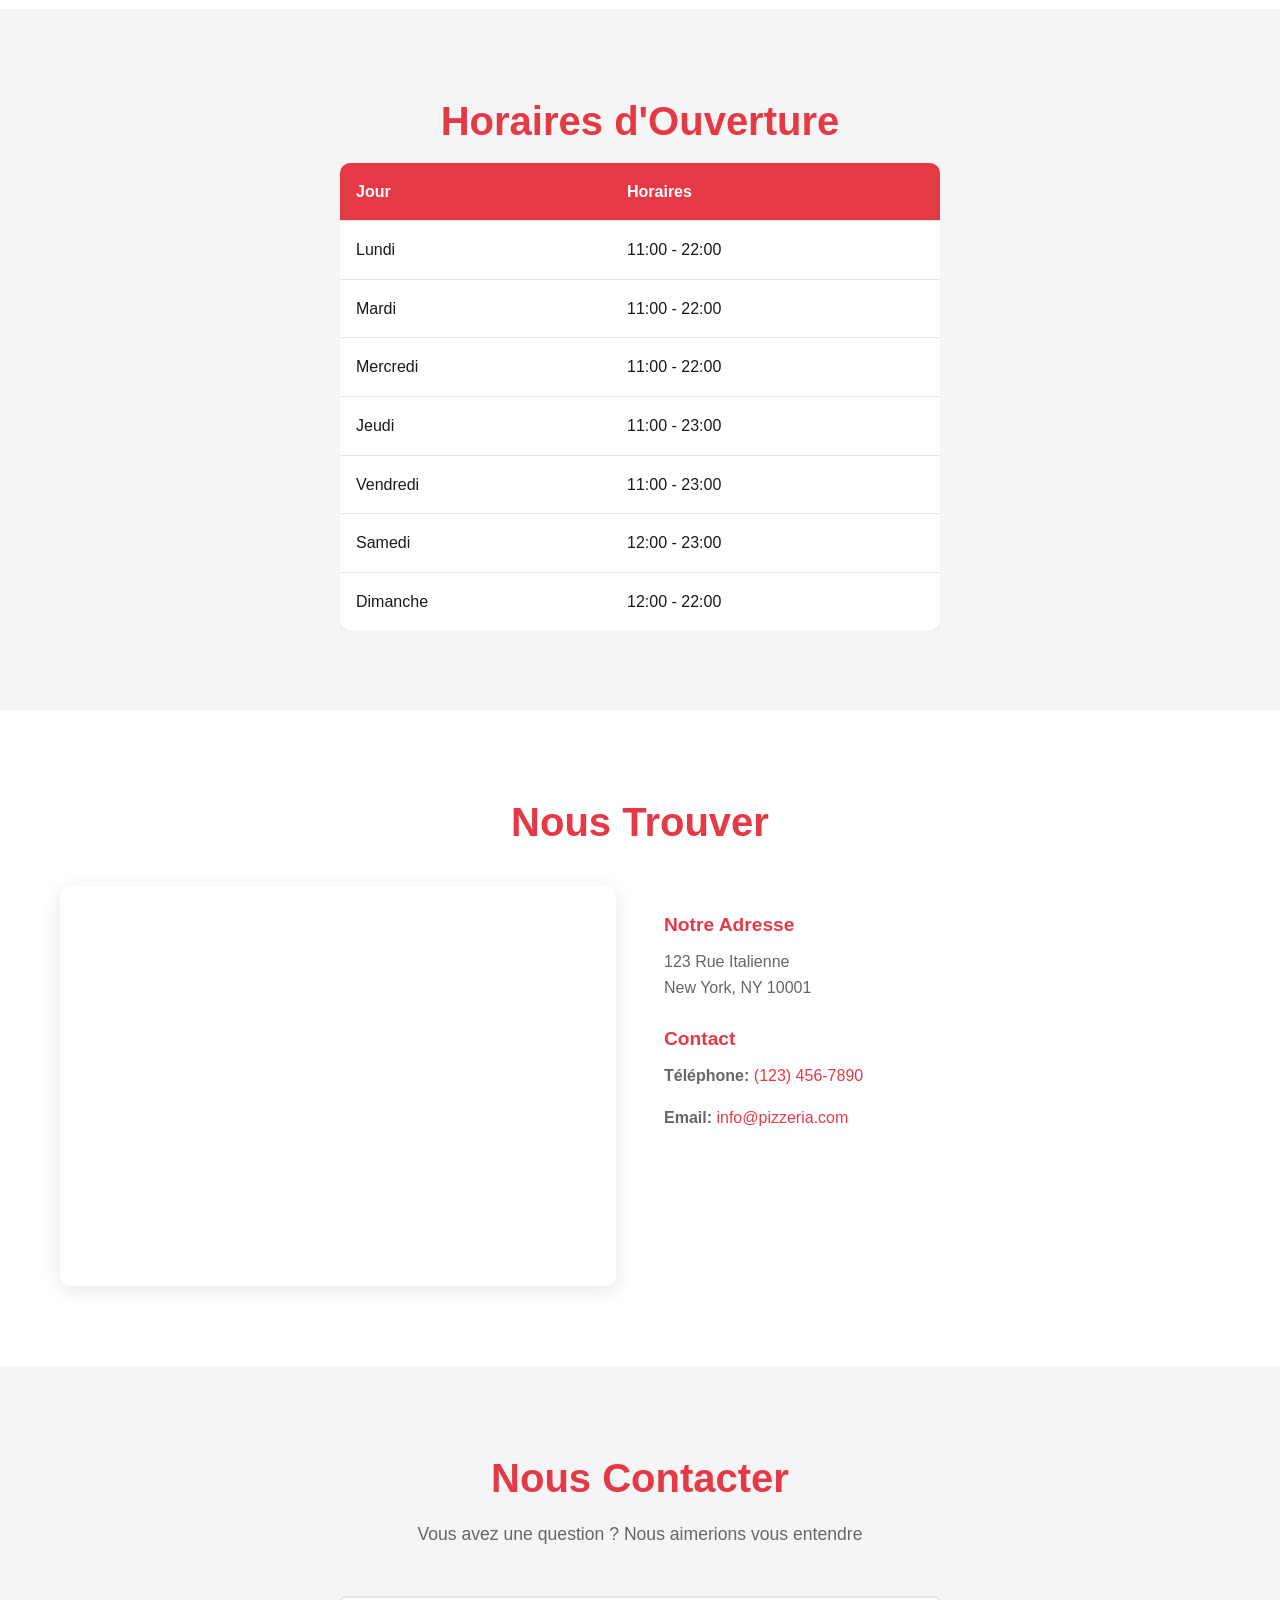
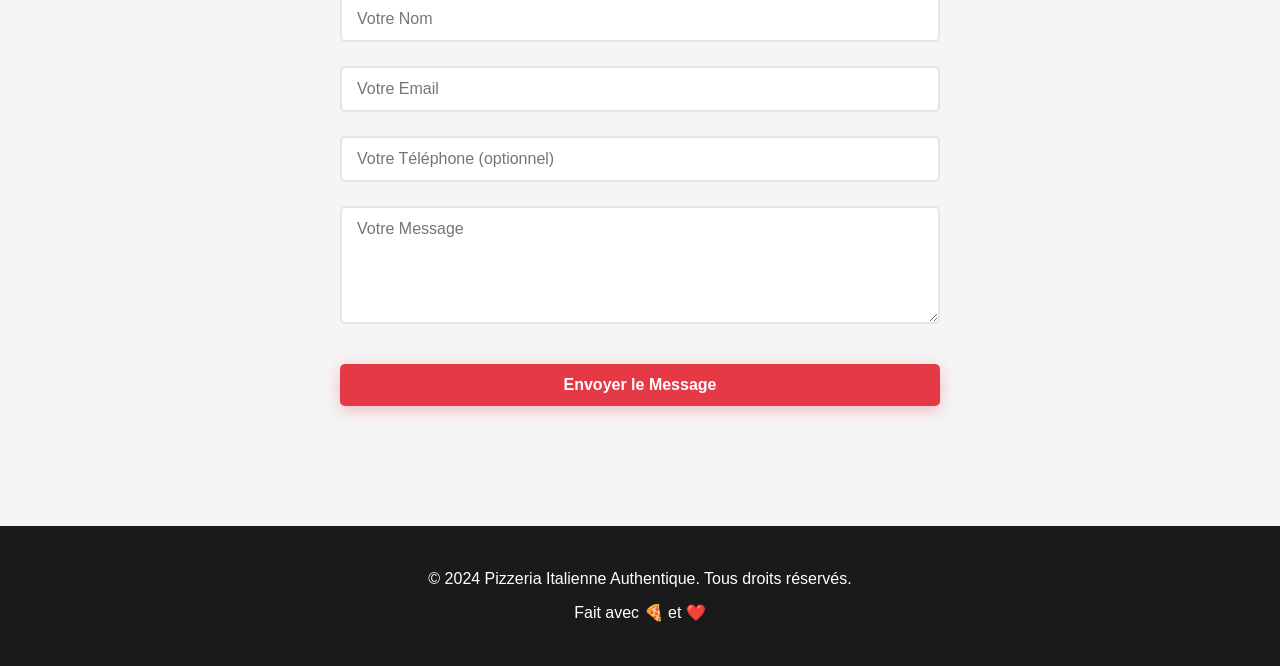
==== commit 95d2bf89: "fix:switch fr-en" ====
--- a/index.html
+++ b/index.html
@@ -1,12 +1,12 @@
 <!DOCTYPE html>
-<html lang="en">
+<html lang="fr">
 <head>
     <meta charset="UTF-8">
     <meta name="viewport" content="width=device-width, initial-scale=1.0">
-    <meta name="description" content="Authentic Italian pizzeria serving traditional wood-fired pizzas">
-    <meta name="keywords" content="pizza, Italian, restaurant, pizzeria">
+    <meta name="description" content="Authentique pizzeria italienne servant des pizzas traditionnelles cuites au feu de bois">
+    <meta name="keywords" content="pizza, italien, restaurant, pizzeria">
     <meta name="author" content="Pizzeria">
-    <title>Authentic Italian Pizzeria - Fresh Pizza Delivery</title>
+    <title>Pizzeria Italienne Authentique - Livraison de Pizzas Fraîches</title>
     <link rel="stylesheet" href="css/styles.css">
 </head>
 <body>
@@ -17,10 +17,10 @@
                 <div class="logo">🍕 Pizzeria</div>
                 <ul class="nav-menu">
                     <li><a href="#menu" class="nav-link">Menu</a></li>
-                    <li><a href="#about" class="nav-link">About</a></li>
-                    <li><a href="#hours" class="nav-link">Hours</a></li>
+                    <li><a href="#about" class="nav-link">À Propos</a></li>
+                    <li><a href="#hours" class="nav-link">Horaires</a></li>
                     <li><a href="#contact" class="nav-link">Contact</a></li>
-                    <li><a href="index-fr.html" class="nav-link">🇫🇷 FR</a></li>
+                    <li><a href="index-en.html" class="nav-link">🇬🇧 EN</a></li>
                 </ul>
             </div>
         </div>
@@ -29,11 +29,11 @@
     <!-- Hero Section -->
     <section class="hero">
         <div class="hero-content">
-            <h1 class="hero-title">Authentic Italian Pizzeria</h1>
-            <p class="hero-tagline">Handcrafted pizzas made with love and tradition</p>
+            <h1 class="hero-title">Pizzeria Italienne Authentique</h1>
+            <p class="hero-tagline">Des pizzas faites à la main avec amour et tradition</p>
             <div class="hero-cta">
-                <a href="tel:0616171148" class="btn btn-primary">
-                    📞 Call to Order: (123) 456-7890
+                <a href="tel:+33616171148" class="btn btn-primary">
+                    📞 Commandez: (123) 456-7890
                 </a>
             </div>
         </div>
@@ -43,14 +43,14 @@
     <!-- Menu Section -->
     <section id="menu" class="menu-section">
         <div class="container">
-            <h2 class="section-title">Our Menu</h2>
-            <p class="section-subtitle">Delicious dishes crafted with the finest ingredients</p>
+            <h2 class="section-title">Notre Menu</h2>
+            <p class="section-subtitle">Des plats délicieux confectionnés avec les meilleurs ingrédients</p>
             
             <!-- Menu Tabs -->
             <div class="menu-tabs">
                 <button class="menu-tab-btn active" data-tab="pizzas">🍕 Pizzas</button>
                 <button class="menu-tab-btn" data-tab="antipasti">🥗 Antipasti</button>
-                <button class="menu-tab-btn" data-tab="drinks">🍷 Drinks</button>
+                <button class="menu-tab-btn" data-tab="drinks">🍷 Boissons</button>
             </div>
 
             <!-- Pizzas Tab -->
@@ -61,10 +61,10 @@
                         <img src="https://via.placeholder.com/300x250/E63946/FFFFFF?text=Margherita" alt="Margherita" class="menu-card-image">
                         <div class="menu-card-header">
                             <h3 class="menu-title">Margherita</h3>
-                            <span class="menu-price">$14.99</span>
-                        </div>
-                        <p class="menu-description">Fresh mozzarella, basil, tomato sauce, and olive oil on our signature dough</p>
-                        <button class="btn-add" data-pizza="Margherita">Add to Order</button>
+                            <span class="menu-price">14,99 €</span>
+                        </div>
+                        <p class="menu-description">Mozzarella fraîche, basilic, sauce tomate et huile d'olive sur notre pâte exclusive</p>
+                        <button class="btn-add" data-pizza="Margherita">Ajouter à la commande</button>
                     </div>
 
                     <!-- Pepperoni Pizza -->
@@ -72,10 +72,10 @@
                         <img src="https://via.placeholder.com/300x250/E63946/FFFFFF?text=Pepperoni" alt="Pepperoni" class="menu-card-image">
                         <div class="menu-card-header">
                             <h3 class="menu-title">Pepperoni</h3>
-                            <span class="menu-price">$16.99</span>
-                        </div>
-                        <p class="menu-description">Generous helpings of crispy pepperoni and melted mozzarella cheese</p>
-                        <button class="btn-add" data-pizza="Pepperoni">Add to Order</button>
+                            <span class="menu-price">16,99 €</span>
+                        </div>
+                        <p class="menu-description">Généreuses portions de pepperoni croustillant et fromage mozzarella fondu</p>
+                        <button class="btn-add" data-pizza="Pepperoni">Ajouter à la commande</button>
                     </div>
 
                     <!-- 4 Cheese Pizza -->
@@ -83,21 +83,21 @@
                         <img src="https://via.placeholder.com/300x250/E63946/FFFFFF?text=Quattro+Formaggi" alt="Quattro Formaggi" class="menu-card-image">
                         <div class="menu-card-header">
                             <h3 class="menu-title">Quattro Formaggi</h3>
-                            <span class="menu-price">$17.99</span>
-                        </div>
-                        <p class="menu-description">A blend of mozzarella, parmesan, gorgonzola, and ricotta cheeses</p>
-                        <button class="btn-add" data-pizza="Quattro Formaggi">Add to Order</button>
+                            <span class="menu-price">17,99 €</span>
+                        </div>
+                        <p class="menu-description">Un mélange de mozzarella, parmesan, gorgonzola et ricotta</p>
+                        <button class="btn-add" data-pizza="Quattro Formaggi">Ajouter à la commande</button>
                     </div>
 
                     <!-- Vegetarian Pizza -->
                     <div class="menu-card">
                         <img src="https://via.placeholder.com/300x250/2D6A4F/FFFFFF?text=Vegetariana" alt="Vegetariana" class="menu-card-image">
                         <div class="menu-card-header">
-                            <h3 class="menu-title">Vegetariana</h3>
-                            <span class="menu-price">$15.99</span>
-                        </div>
-                        <p class="menu-description">Roasted vegetables, fresh basil, spinach, mushrooms, and mozzarella</p>
-                        <button class="btn-add" data-pizza="Vegetariana">Add to Order</button>
+                            <h3 class="menu-title">Végétarienne</h3>
+                            <span class="menu-price">15,99 €</span>
+                        </div>
+                        <p class="menu-description">Légumes rôtis, basilic frais, épinards, champignons et mozzarella</p>
+                        <button class="btn-add" data-pizza="Vegetariana">Ajouter à la commande</button>
                     </div>
 
                     <!-- Carnivore Pizza -->
@@ -105,10 +105,10 @@
                         <img src="https://via.placeholder.com/300x250/E63946/FFFFFF?text=Carnivore" alt="Carnivore" class="menu-card-image">
                         <div class="menu-card-header">
                             <h3 class="menu-title">Carnivore</h3>
-                            <span class="menu-price">$18.99</span>
-                        </div>
-                        <p class="menu-description">Pepperoni, sausage, bacon, and ham on a bed of melted mozzarella</p>
-                        <button class="btn-add" data-pizza="Carnivore">Add to Order</button>
+                            <span class="menu-price">18,99 €</span>
+                        </div>
+                        <p class="menu-description">Pepperoni, saucisse, bacon et jambon sur un lit de mozzarella fondue</p>
+                        <button class="btn-add" data-pizza="Carnivore">Ajouter à la commande</button>
                     </div>
 
                     <!-- Bianca Pizza -->
@@ -116,10 +116,10 @@
                         <img src="https://via.placeholder.com/300x250/FFF8F3/E63946?text=Bianca" alt="Bianca" class="menu-card-image">
                         <div class="menu-card-header">
                             <h3 class="menu-title">Bianca</h3>
-                            <span class="menu-price">$16.99</span>
-                        </div>
-                        <p class="menu-description">Ricotta, mozzarella, garlic, herbs, and a drizzle of premium olive oil</p>
-                        <button class="btn-add" data-pizza="Bianca">Add to Order</button>
+                            <span class="menu-price">16,99 €</span>
+                        </div>
+                        <p class="menu-description">Ricotta, mozzarella, ail, herbes et filet d'huile d'olive premium</p>
+                        <button class="btn-add" data-pizza="Bianca">Ajouter à la commande</button>
                     </div>
                 </div>
             </div>
@@ -132,10 +132,10 @@
                         <img src="https://via.placeholder.com/300x250/FFF8F3/E63946?text=Bruschetta" alt="Bruschetta" class="menu-card-image">
                         <div class="menu-card-header">
                             <h3 class="menu-title">Bruschetta</h3>
-                            <span class="menu-price">$8.99</span>
-                        </div>
-                        <p class="menu-description">Toasted bread with tomatoes, garlic, basil, and virgin olive oil</p>
-                        <button class="btn-add" data-item="Bruschetta">Add to Order</button>
+                            <span class="menu-price">8,99 €</span>
+                        </div>
+                        <p class="menu-description">Pain grillé avec tomates, ail, basilic et huile d'olive vierge</p>
+                        <button class="btn-add" data-item="Bruschetta">Ajouter à la commande</button>
                     </div>
 
                     <!-- Calamari Fritti -->
@@ -143,21 +143,21 @@
                         <img src="https://via.placeholder.com/300x250/E63946/FFFFFF?text=Calamari+Fritti" alt="Calamari Fritti" class="menu-card-image">
                         <div class="menu-card-header">
                             <h3 class="menu-title">Calamari Fritti</h3>
-                            <span class="menu-price">$12.99</span>
-                        </div>
-                        <p class="menu-description">Tender squid, lightly fried and served with marinara sauce</p>
-                        <button class="btn-add" data-item="Calamari Fritti">Add to Order</button>
+                            <span class="menu-price">12,99 €</span>
+                        </div>
+                        <p class="menu-description">Encornet tendre, légèrement frit et servi avec sauce marinara</p>
+                        <button class="btn-add" data-item="Calamari Fritti">Ajouter à la commande</button>
                     </div>
 
                     <!-- Mozzarella Sticks -->
                     <div class="menu-card">
                         <img src="https://via.placeholder.com/300x250/FFF8F3/2D6A4F?text=Mozzarella+Sticks" alt="Mozzarella Sticks" class="menu-card-image">
                         <div class="menu-card-header">
-                            <h3 class="menu-title">Mozzarella Sticks</h3>
-                            <span class="menu-price">$9.99</span>
-                        </div>
-                        <p class="menu-description">Golden fried mozzarella served with marinara sauce</p>
-                        <button class="btn-add" data-item="Mozzarella Sticks">Add to Order</button>
+                            <h3 class="menu-title">Bâtonnets de Mozzarella</h3>
+                            <span class="menu-price">9,99 €</span>
+                        </div>
+                        <p class="menu-description">Mozzarella dorée et frite served avec sauce marinara</p>
+                        <button class="btn-add" data-item="Mozzarella Sticks">Ajouter à la commande</button>
                     </div>
 
                     <!-- Arancini -->
@@ -165,32 +165,32 @@
                         <img src="https://via.placeholder.com/300x250/E63946/FFFFFF?text=Arancini" alt="Arancini" class="menu-card-image">
                         <div class="menu-card-header">
                             <h3 class="menu-title">Arancini</h3>
-                            <span class="menu-price">$10.99</span>
-                        </div>
-                        <p class="menu-description">Sicilian rice balls filled with ragù, peas, and mozzarella</p>
-                        <button class="btn-add" data-item="Arancini">Add to Order</button>
+                            <span class="menu-price">10,99 €</span>
+                        </div>
+                        <p class="menu-description">Boules de riz siciliennes remplies de ragù, petit pois et mozzarella</p>
+                        <button class="btn-add" data-item="Arancini">Ajouter à la commande</button>
                     </div>
 
                     <!-- Caprese Salad -->
                     <div class="menu-card">
                         <img src="https://via.placeholder.com/300x250/2D6A4F/FFFFFF?text=Caprese+Salad" alt="Caprese Salad" class="menu-card-image">
                         <div class="menu-card-header">
-                            <h3 class="menu-title">Caprese Salad</h3>
-                            <span class="menu-price">$11.99</span>
-                        </div>
-                        <p class="menu-description">Fresh tomatoes, mozzarella, basil, and balsamic reduction</p>
-                        <button class="btn-add" data-item="Caprese Salad">Add to Order</button>
+                            <h3 class="menu-title">Salade Caprese</h3>
+                            <span class="menu-price">11,99 €</span>
+                        </div>
+                        <p class="menu-description">Tomates fraîches, mozzarella, basilic et réduction balsamique</p>
+                        <button class="btn-add" data-item="Caprese Salad">Ajouter à la commande</button>
                     </div>
 
                     <!-- Garlic Bread -->
                     <div class="menu-card">
                         <img src="https://via.placeholder.com/300x250/FFF8F3/E63946?text=Garlic+Bread" alt="Garlic Bread" class="menu-card-image">
                         <div class="menu-card-header">
-                            <h3 class="menu-title">Garlic Bread</h3>
-                            <span class="menu-price">$6.99</span>
-                        </div>
-                        <p class="menu-description">Crispy bread topped with garlic butter and fresh parsley</p>
-                        <button class="btn-add" data-item="Garlic Bread">Add to Order</button>
+                            <h3 class="menu-title">Pain à l'Ail</h3>
+                            <span class="menu-price">6,99 €</span>
+                        </div>
+                        <p class="menu-description">Pain croustillant garni de beurre à l'ail et persil frais</p>
+                        <button class="btn-add" data-item="Garlic Bread">Ajouter à la commande</button>
                     </div>
                 </div>
             </div>
@@ -203,10 +203,10 @@
                         <img src="https://via.placeholder.com/300x250/8B4513/FFFFFF?text=Espresso" alt="Espresso" class="menu-card-image">
                         <div class="menu-card-header">
                             <h3 class="menu-title">Espresso</h3>
-                            <span class="menu-price">$3.50</span>
-                        </div>
-                        <p class="menu-description">Classic Italian espresso shot, strong and bold</p>
-                        <button class="btn-add" data-item="Espresso">Add to Order</button>
+                            <span class="menu-price">3,50 €</span>
+                        </div>
+                        <p class="menu-description">Classique espresso italien, fort et savoureux</p>
+                        <button class="btn-add" data-item="Espresso">Ajouter à la commande</button>
                     </div>
 
                     <!-- Cappuccino -->
@@ -214,43 +214,43 @@
                         <img src="https://via.placeholder.com/300x250/D2B48C/FFFFFF?text=Cappuccino" alt="Cappuccino" class="menu-card-image">
                         <div class="menu-card-header">
                             <h3 class="menu-title">Cappuccino</h3>
-                            <span class="menu-price">$4.50</span>
-                        </div>
-                        <p class="menu-description">Espresso with steamed milk and rich foam</p>
-                        <button class="btn-add" data-item="Cappuccino">Add to Order</button>
+                            <span class="menu-price">4,50 €</span>
+                        </div>
+                        <p class="menu-description">Espresso avec lait vapeur et riche mousse</p>
+                        <button class="btn-add" data-item="Cappuccino">Ajouter à la commande</button>
                     </div>
 
                     <!-- Pasta Fresca -->
                     <div class="menu-card">
-                        <img src="https://via.placeholder.com/300x250/FFF8F3/E63946?text=Pasta+Fresca" alt="Fresh Pasta" class="menu-card-image">
-                        <div class="menu-card-header">
-                            <h3 class="menu-title">Pasta Fresca</h3>
-                            <span class="menu-price">$5.00</span>
-                        </div>
-                        <p class="menu-description">Fresh orange and lemon juice blend</p>
-                        <button class="btn-add" data-item="Pasta Fresca">Add to Order</button>
+                        <img src="https://via.placeholder.com/300x250/FFF8F3/E63946?text=Pasta+Fresca" alt="Fresh Juice" class="menu-card-image">
+                        <div class="menu-card-header">
+                            <h3 class="menu-title">Jus Frais</h3>
+                            <span class="menu-price">5,00 €</span>
+                        </div>
+                        <p class="menu-description">Mélange frais d'orange et jus de citron</p>
+                        <button class="btn-add" data-item="Pasta Fresca">Ajouter à la commande</button>
                     </div>
 
                     <!-- Italian Red Wine -->
                     <div class="menu-card">
                         <img src="https://via.placeholder.com/300x250/722F37/FFFFFF?text=Red+Wine" alt="Red Wine" class="menu-card-image">
                         <div class="menu-card-header">
-                            <h3 class="menu-title">Italian Red Wine</h3>
-                            <span class="menu-price">$8.50</span>
-                        </div>
-                        <p class="menu-description">Premium selection of Italian Barolos and Chianti</p>
-                        <button class="btn-add" data-item="Red Wine">Add to Order</button>
+                            <h3 class="menu-title">Vin Rouge Italien</h3>
+                            <span class="menu-price">8,50 €</span>
+                        </div>
+                        <p class="menu-description">Sélection premium de Barolos et Chiantis italiens</p>
+                        <button class="btn-add" data-item="Red Wine">Ajouter à la commande</button>
                     </div>
 
                     <!-- Italian White Wine -->
                     <div class="menu-card">
                         <img src="https://via.placeholder.com/300x250/F4D03F/FFFFFF?text=White+Wine" alt="White Wine" class="menu-card-image">
                         <div class="menu-card-header">
-                            <h3 class="menu-title">Italian White Wine</h3>
-                            <span class="menu-price">$7.50</span>
-                        </div>
-                        <p class="menu-description">Crisp whites from Pinot Grigio to Vermentino</p>
-                        <button class="btn-add" data-item="White Wine">Add to Order</button>
+                            <h3 class="menu-title">Vin Blanc Italien</h3>
+                            <span class="menu-price">7,50 €</span>
+                        </div>
+                        <p class="menu-description">Blancs croustillants du Pinot Grigio au Vermentino</p>
+                        <button class="btn-add" data-item="White Wine">Ajouter à la commande</button>
                     </div>
 
                     <!-- San Pellegrino -->
@@ -258,10 +258,10 @@
                         <img src="https://via.placeholder.com/300x250/87CEEB/FFFFFF?text=San+Pellegrino" alt="San Pellegrino" class="menu-card-image">
                         <div class="menu-card-header">
                             <h3 class="menu-title">San Pellegrino</h3>
-                            <span class="menu-price">$3.00</span>
-                        </div>
-                        <p class="menu-description">Sparkling Italian mineral water, various flavors</p>
-                        <button class="btn-add" data-item="San Pellegrino">Add to Order</button>
+                            <span class="menu-price">3,00 €</span>
+                        </div>
+                        <p class="menu-description">Eau minérale italienne pétillante, saveurs variées</p>
+                        <button class="btn-add" data-item="San Pellegrino">Ajouter à la commande</button>
                     </div>
                 </div>
             </div>
@@ -273,32 +273,32 @@
         <div class="container">
             <div class="about-content">
                 <div class="about-text">
-                    <h2 class="section-title">About Our Pizzeria</h2>
+                    <h2 class="section-title">À Propos de Notre Pizzeria</h2>
                     <p>
-                        Welcome to our family-owned Italian pizzeria. For over 20 years, we've been dedicated to bringing authentic Italian flavors to our community. Our passion is simple: creating the perfect pizza using traditional methods and the finest imported ingredients.
+                        Bienvenue dans notre pizzeria italienne familiale. Depuis plus de 20 ans, nous sommes les meilleurs pour apporter des saveurs italiennes authentiques à notre communauté. Notre passion est simple : créer la pizza parfaite en utilisant des méthodes traditionnelles et les meilleurs ingrédients importés.
                     </p>
                     <p>
-                        Every pizza is handcrafted with love by our master pizzaiolos, who trained in the heart of Naples. We believe that great pizza isn't just food—it's a celebration of tradition, family, and quality. That's why we never compromise on ingredients and always use 100% natural, organic products.
+                        Chaque pizza est confectionnée à la main avec amour par nos maîtres pizzaiolos, formés au cœur de Naples. Nous croyons que la bonne pizza n'est pas que de la nourriture—c'est une célébration de la tradition, de la famille et de la qualité. C'est pourquoi nous ne faisons jamais de compromis sur les ingrédients et utilisons toujours 100% de produits naturels et biologiques.
                     </p>
                     <p>
-                        Thank you for choosing us. We look forward to sharing a slice of Italy with you!
+                        Merci de nous avoir choisis. Nous avons hâte de partager une part d'Italie avec vous !
                     </p>
                 </div>
                 <div class="about-features">
                     <div class="feature">
                         <span class="feature-icon">🌱</span>
-                        <h3>Fresh Ingredients</h3>
-                        <p>100% organic and locally sourced</p>
+                        <h3>Ingrédients Frais</h3>
+                        <p>100% biologique et provenance locale</p>
                     </div>
                     <div class="feature">
                         <span class="feature-icon">🔥</span>
-                        <h3>Traditional Recipe</h3>
-                        <p>Authentic Italian preparation</p>
+                        <h3>Recette Traditionnelle</h3>
+                        <p>Préparation italienne authentique</p>
                     </div>
                     <div class="feature">
                         <span class="feature-icon">👨‍🍳</span>
-                        <h3>Expert Chefs</h3>
-                        <p>Trained pizzaiolos from Naples</p>
+                        <h3>Chefs Experts</h3>
+                        <p>Pizzaiolos formés à Naples</p>
                     </div>
                 </div>
             </div>
@@ -308,43 +308,43 @@
     <!-- Opening Hours Section -->
     <section id="hours" class="hours-section">
         <div class="container">
-            <h2 class="section-title">Opening Hours</h2>
+            <h2 class="section-title">Horaires d'Ouverture</h2>
             <div class="hours-table-wrapper">
                 <table class="hours-table">
                     <thead>
                         <tr>
-                            <th>Day</th>
-                            <th>Hours</th>
+                            <th>Jour</th>
+                            <th>Horaires</th>
                         </tr>
                     </thead>
                     <tbody>
                         <tr>
-                            <td>Monday</td>
-                            <td>11:00 AM - 10:00 PM</td>
-                        </tr>
-                        <tr>
-                            <td>Tuesday</td>
-                            <td>11:00 AM - 10:00 PM</td>
-                        </tr>
-                        <tr>
-                            <td>Wednesday</td>
-                            <td>11:00 AM - 10:00 PM</td>
-                        </tr>
-                        <tr>
-                            <td>Thursday</td>
-                            <td>11:00 AM - 11:00 PM</td>
-                        </tr>
-                        <tr>
-                            <td>Friday</td>
-                            <td>11:00 AM - 11:00 PM</td>
-                        </tr>
-                        <tr>
-                            <td>Saturday</td>
-                            <td>12:00 PM - 11:00 PM</td>
-                        </tr>
-                        <tr>
-                            <td>Sunday</td>
-                            <td>12:00 PM - 10:00 PM</td>
+                            <td>Lundi</td>
+                            <td>11:00 - 22:00</td>
+                        </tr>
+                        <tr>
+                            <td>Mardi</td>
+                            <td>11:00 - 22:00</td>
+                        </tr>
+                        <tr>
+                            <td>Mercredi</td>
+                            <td>11:00 - 22:00</td>
+                        </tr>
+                        <tr>
+                            <td>Jeudi</td>
+                            <td>11:00 - 23:00</td>
+                        </tr>
+                        <tr>
+                            <td>Vendredi</td>
+                            <td>11:00 - 23:00</td>
+                        </tr>
+                        <tr>
+                            <td>Samedi</td>
+                            <td>12:00 - 23:00</td>
+                        </tr>
+                        <tr>
+                            <td>Dimanche</td>
+                            <td>12:00 - 22:00</td>
                         </tr>
                     </tbody>
                 </table>
@@ -355,11 +355,11 @@
     <!-- Location Section -->
     <section id="location" class="location-section">
         <div class="container">
-            <h2 class="section-title">Find Us</h2>
+            <h2 class="section-title">Nous Trouver</h2>
             <div class="location-content">
                 <div class="map-container">
                     <iframe 
-                        src="https://www.google.com/maps/embed?pb=!1m18!1m12!1m3!1d3151.835434509374!2d144.95592!3d-37.80787!2m3!1f0!2f0!3f0!3m2!1i1024!2i768!4f13.1!3m3!1m2!1s0x6ad642af0f11e59d%3A0xf0100b6f7c0b0!2sItaly!5e0!3m2!1sen!2sus!4v1234567890"
+                        src="https://www.google.com/maps/embed?pb=!1m18!1m12!1m3!1d3151.835434509374!2d144.95592!3d-37.80787!2m3!1f0!2f0!3f0!3m2!1i1024!2i768!4f13.1!3m3!1m2!1s0x6ad642af0f11e59d%3A0xf0100b6f7c0b0!2sItalie!5e0!3m2!1sfr!2sfr!4v1234567890"
                         width="100%" 
                         height="400" 
                         style="border:0;" 
@@ -369,11 +369,11 @@
                     </iframe>
                 </div>
                 <div class="location-info">
-                    <h3>Our Address</h3>
-                    <p>123 Italian Street<br>New York, NY 10001</p>
+                    <h3>Notre Adresse</h3>
+                    <p>123 Rue Italienne<br>New York, NY 10001</p>
                     <h3>Contact</h3>
                     <p>
-                        <strong>Phone:</strong> <a href="tel:+1234567890">(123) 456-7890</a>
+                        <strong>Téléphone:</strong> <a href="tel:+33616171148">(123) 456-7890</a>
                     </p>
                     <p>
                         <strong>Email:</strong> <a href="mailto:info@pizzeria.com">info@pizzeria.com</a>
@@ -386,8 +386,8 @@
     <!-- Contact Section -->
     <section id="contact" class="contact-section">
         <div class="container">
-            <h2 class="section-title">Get in Touch</h2>
-            <p class="section-subtitle">Have a question? We'd love to hear from you</p>
+            <h2 class="section-title">Nous Contacter</h2>
+            <p class="section-subtitle">Vous avez une question ? Nous aimerions vous entendre</p>
             
             <form class="contact-form" id="contactForm">
                 <div class="form-group">
@@ -395,7 +395,7 @@
                         type="text" 
                         id="name" 
                         name="name" 
-                        placeholder="Your Name"
+                        placeholder="Votre Nom"
                         required
                     >
                 </div>
@@ -405,7 +405,7 @@
                         type="email" 
                         id="email" 
                         name="email" 
-                        placeholder="Your Email"
+                        placeholder="Votre Email"
                         required
                     >
                 </div>
@@ -415,7 +415,7 @@
                         type="tel" 
                         id="phone" 
                         name="phone" 
-                        placeholder="Your Phone (optional)"
+                        placeholder="Votre Téléphone (optionnel)"
                     >
                 </div>
                 
@@ -423,13 +423,13 @@
                     <textarea 
                         id="message" 
                         name="message" 
-                        placeholder="Your Message"
+                        placeholder="Votre Message"
                         rows="5"
                         required
                     ></textarea>
                 </div>
                 
-                <button type="submit" class="btn btn-primary">Send Message</button>
+                <button type="submit" class="btn btn-primary">Envoyer le Message</button>
                 <p class="form-note" id="formNote"></p>
             </form>
         </div>
@@ -438,8 +438,8 @@
     <!-- Footer -->
     <footer class="footer">
         <div class="container">
-            <p>&copy; 2024 Authentic Italian Pizzeria. All rights reserved.</p>
-            <p>Made with 🍕 and ❤️</p>
+            <p>&copy; 2024 Pizzeria Italienne Authentique. Tous droits réservés.</p>
+            <p>Fait avec 🍕 et ❤️</p>
         </div>
     </footer>
 
